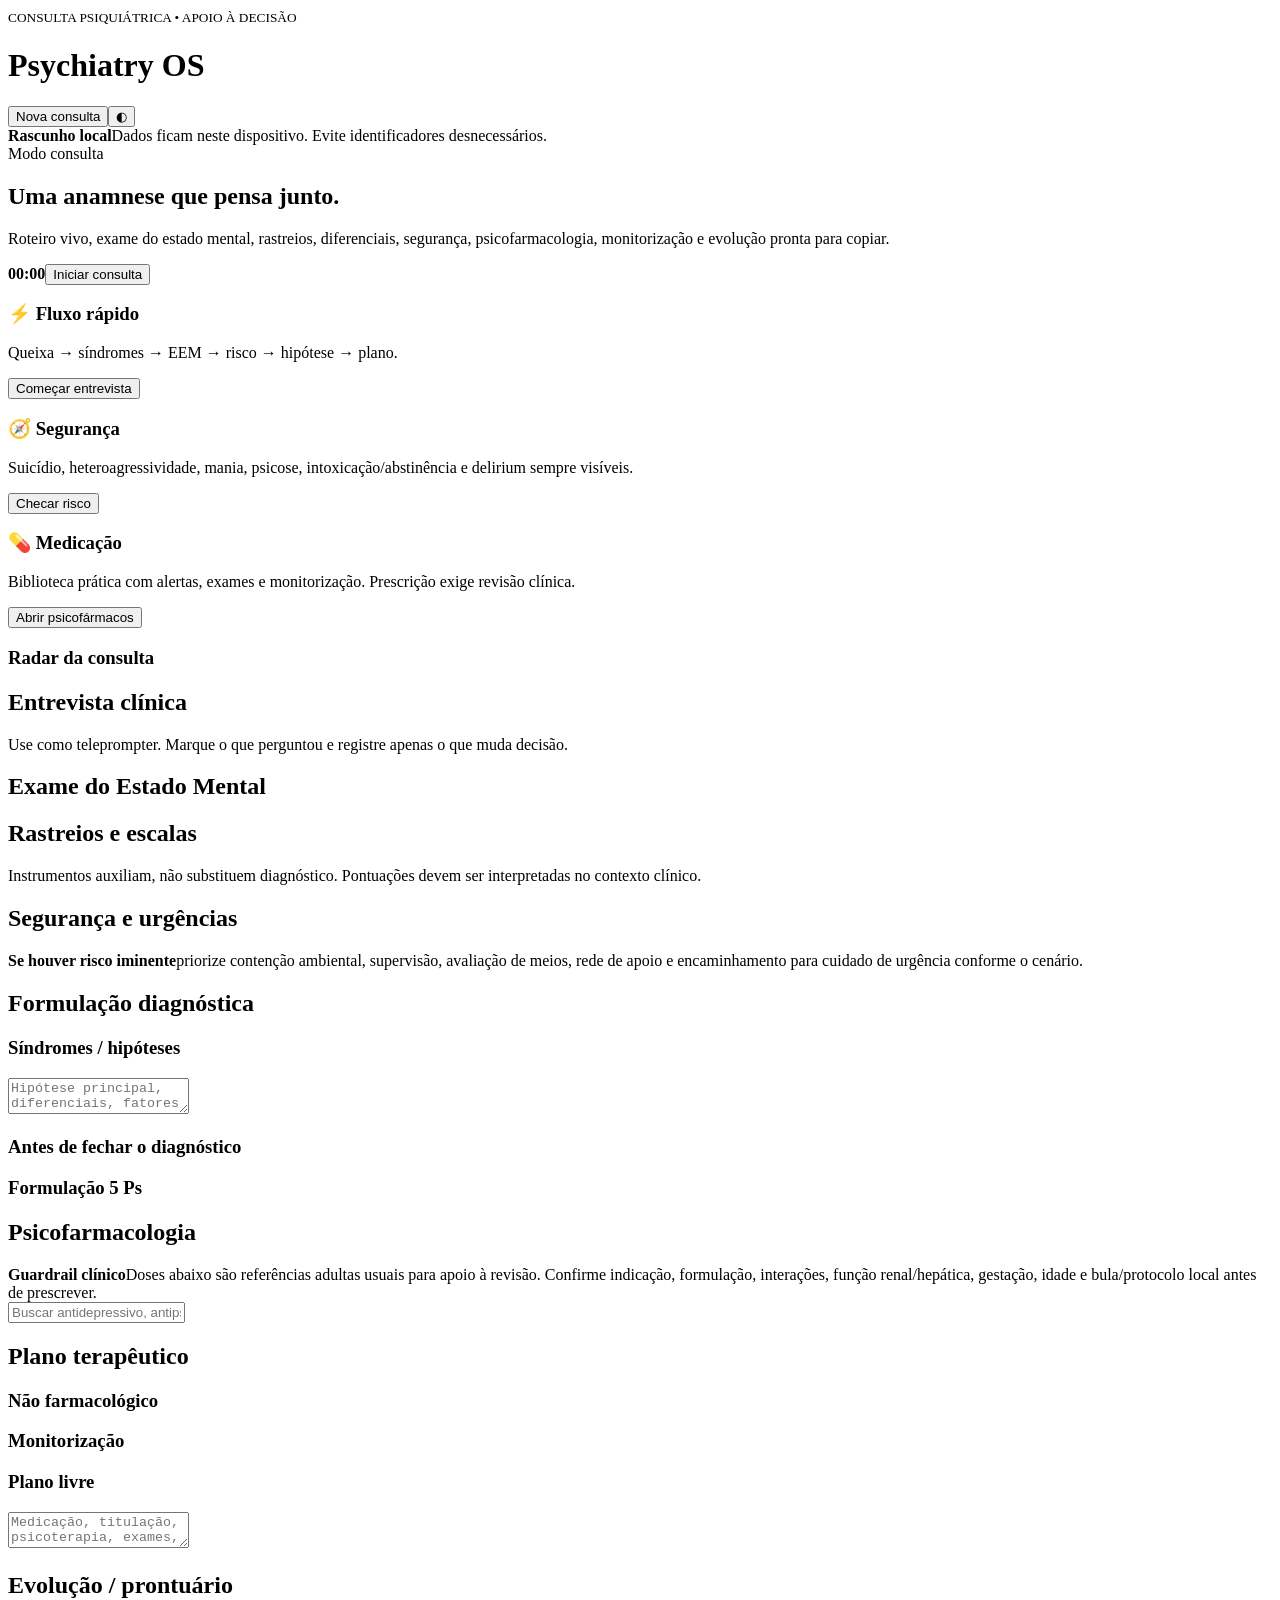
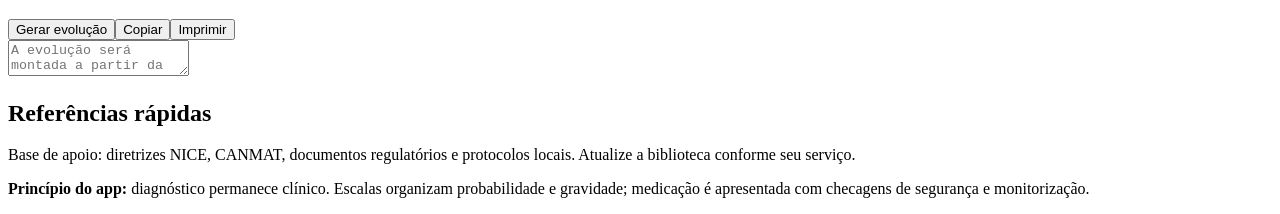
==== psiquiatria/index.html @ 43e842c3 "Add Psychiatry OS consultation app" ====
<!doctype html><html lang="pt-BR"><head><meta charset="utf-8"><meta name="viewport" content="width=device-width,initial-scale=1"><meta name="theme-color" content="#07131d"><title>Psychiatry OS</title><link rel="stylesheet" href="styles.css"></head><body>
<header><div><small>CONSULTA PSIQUIÁTRICA • APOIO À DECISÃO</small><h1>Psychiatry OS</h1></div><div class="top"><button id="new">Nova consulta</button><button id="theme">◐</button></div></header>
<div class="shell"><aside><nav id="nav"></nav><div class="asidefoot"><b>Rascunho local</b><span>Dados ficam neste dispositivo. Evite identificadores desnecessários.</span></div></aside>
<main><section id="inicio" class="page active"><div class="hero"><div><span class="pill">Modo consulta</span><h2>Uma anamnese que pensa junto.</h2><p>Roteiro vivo, exame do estado mental, rastreios, diferenciais, segurança, psicofarmacologia, monitorização e evolução pronta para copiar.</p></div><div class="timer"><b id="clock">00:00</b><button id="timerBtn">Iniciar consulta</button></div></div>
<div class="grid3"><article><h3>⚡ Fluxo rápido</h3><p>Queixa → síndromes → EEM → risco → hipótese → plano.</p><button data-go="entrevista">Começar entrevista</button></article><article><h3>🧭 Segurança</h3><p>Suicídio, heteroagressividade, mania, psicose, intoxicação/abstinência e delirium sempre visíveis.</p><button data-go="seguranca">Checar risco</button></article><article><h3>💊 Medicação</h3><p>Biblioteca prática com alertas, exames e monitorização. Prescrição exige revisão clínica.</p><button data-go="farmaco">Abrir psicofármacos</button></article></div>
<div class="card"><h3>Radar da consulta</h3><div id="radar" class="checks"></div></div></section>
<section id="entrevista" class="page"><h2>Entrevista clínica</h2><p class="lead">Use como teleprompter. Marque o que perguntou e registre apenas o que muda decisão.</p><div id="interview"></div></section>
<section id="eem" class="page"><h2>Exame do Estado Mental</h2><div id="mse" class="formgrid"></div></section>
<section id="escalas" class="page"><h2>Rastreios e escalas</h2><p class="lead">Instrumentos auxiliam, não substituem diagnóstico. Pontuações devem ser interpretadas no contexto clínico.</p><div id="scales" class="grid2"></div></section>
<section id="seguranca" class="page"><h2>Segurança e urgências</h2><div class="danger"><b>Se houver risco iminente</b><span>priorize contenção ambiental, supervisão, avaliação de meios, rede de apoio e encaminhamento para cuidado de urgência conforme o cenário.</span></div><div id="risk"></div></section>
<section id="diagnostico" class="page"><h2>Formulação diagnóstica</h2><div class="grid2"><div class="card"><h3>Síndromes / hipóteses</h3><div id="dxchips" class="chips"></div><textarea id="dxnotes" placeholder="Hipótese principal, diferenciais, fatores precipitantes/perpetuadores/protetores..."></textarea></div><div class="card"><h3>Antes de fechar o diagnóstico</h3><div id="ruleouts" class="checks"></div></div></div><div class="card"><h3>Formulação 5 Ps</h3><div class="formgrid" id="fivep"></div></div></section>
<section id="farmaco" class="page"><h2>Psicofarmacologia</h2><div class="notice"><b>Guardrail clínico</b><span>Doses abaixo são referências adultas usuais para apoio à revisão. Confirme indicação, formulação, interações, função renal/hepática, gestação, idade e bula/protocolo local antes de prescrever.</span></div><input id="drugSearch" class="search" placeholder="Buscar antidepressivo, antipsicótico, estabilizador..."><div id="drugs" class="druggrid"></div></section>
<section id="plano" class="page"><h2>Plano terapêutico</h2><div class="grid2"><div class="card"><h3>Não farmacológico</h3><div id="nonpharm" class="checks"></div></div><div class="card"><h3>Monitorização</h3><div id="monitor" class="checks"></div></div></div><div class="card"><h3>Plano livre</h3><textarea id="plantext" placeholder="Medicação, titulação, psicoterapia, exames, orientações, retorno, sinais de alarme..."></textarea></div></section>
<section id="evolucao" class="page"><h2>Evolução / prontuário</h2><div class="card"><div class="actions"><button id="generate">Gerar evolução</button><button id="copy">Copiar</button><button id="print">Imprimir</button></div><textarea id="output" class="output" placeholder="A evolução será montada a partir da consulta..."></textarea></div></section>
<section id="referencias" class="page"><h2>Referências rápidas</h2><div class="card"><p>Base de apoio: diretrizes NICE, CANMAT, documentos regulatórios e protocolos locais. Atualize a biblioteca conforme seu serviço.</p><p><b>Princípio do app:</b> diagnóstico permanece clínico. Escalas organizam probabilidade e gravidade; medicação é apresentada com checagens de segurança e monitorização.</p></div></section>
</main></div><script src="app.js"></script></body></html>
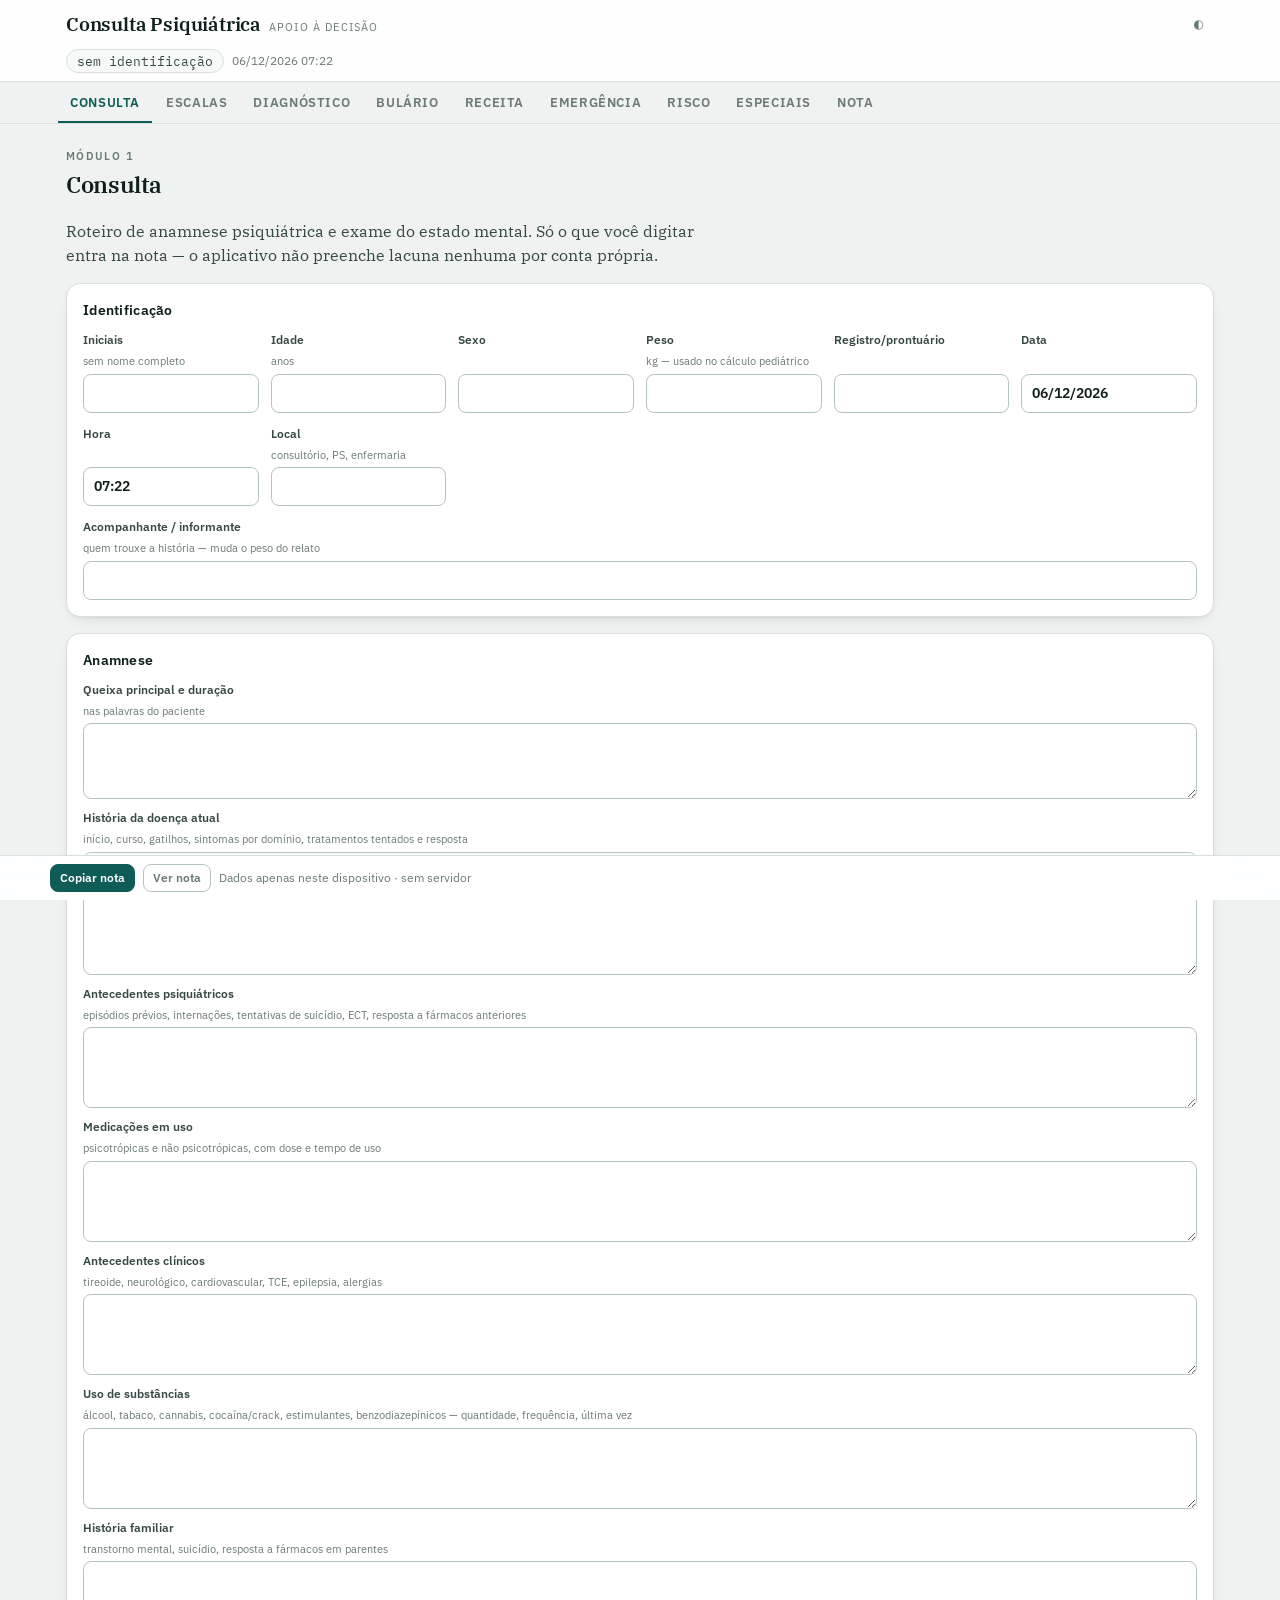
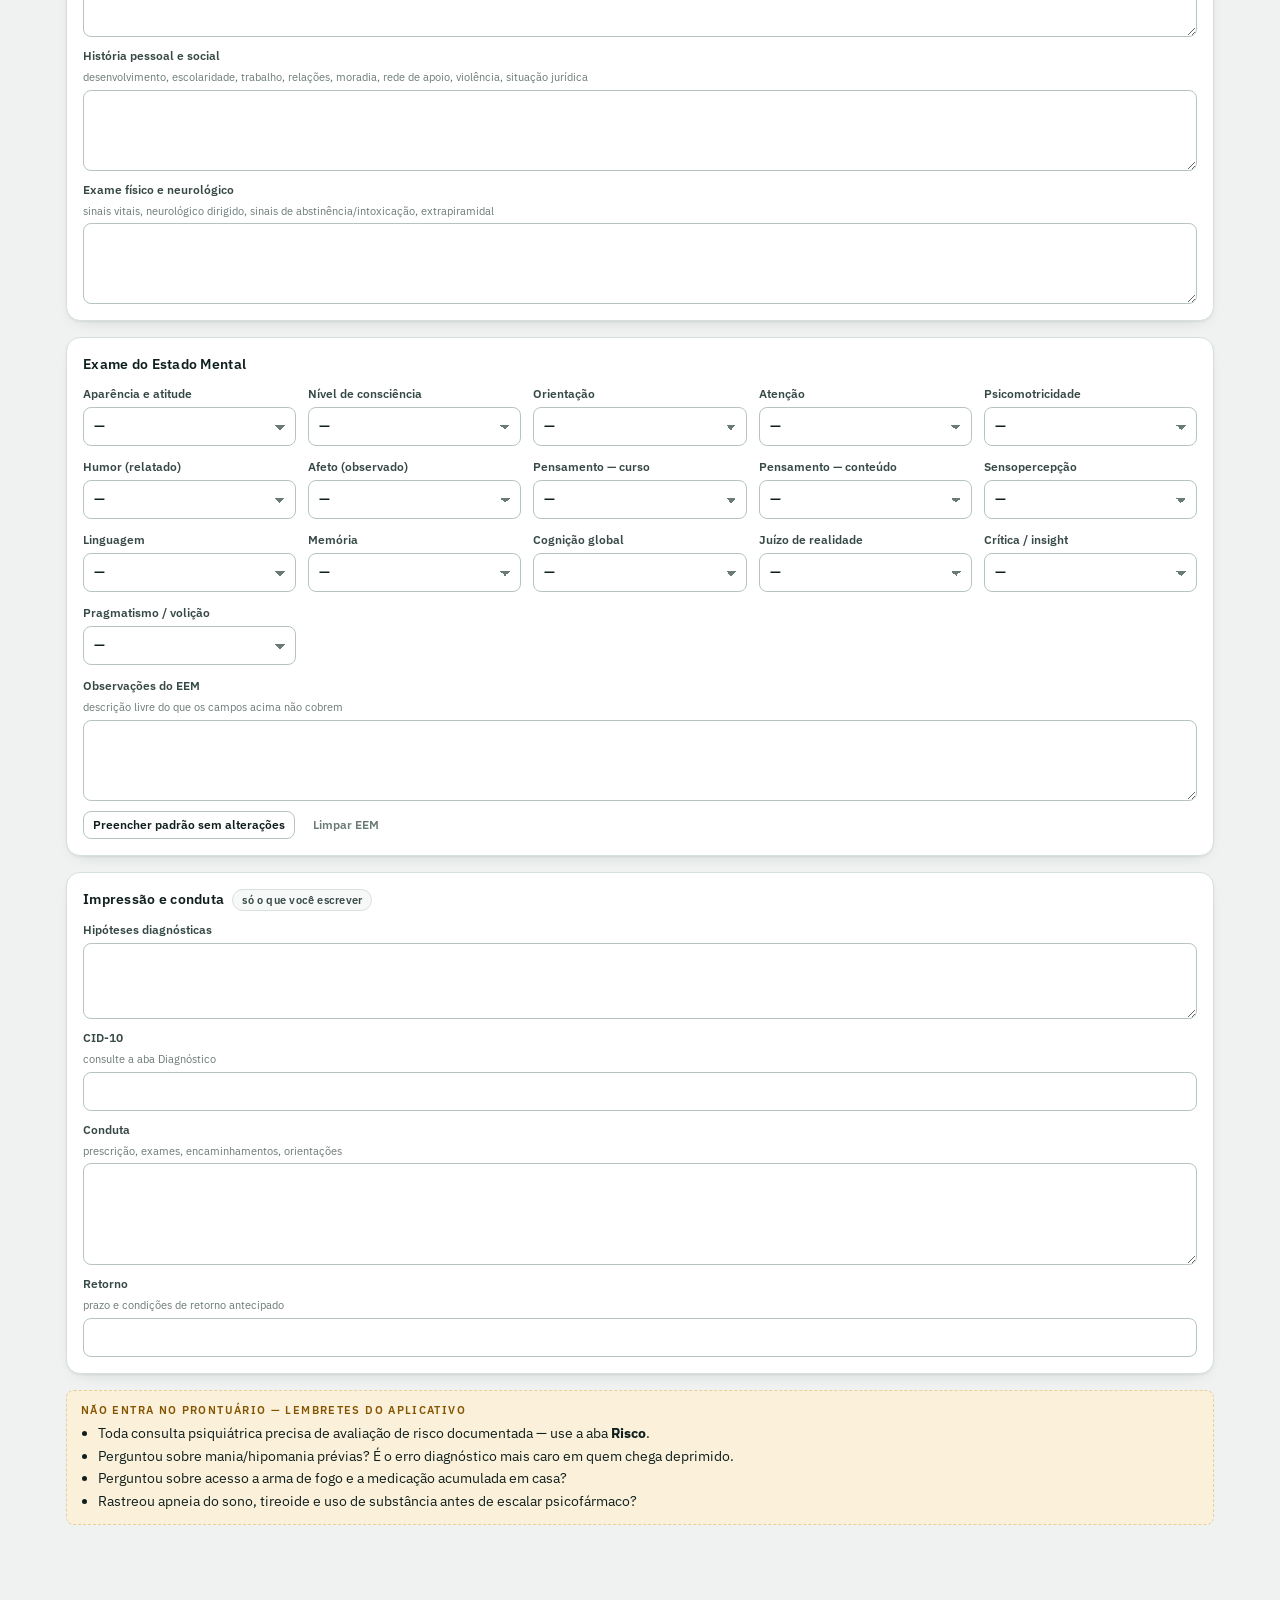
==== commit 56fda91e: "Adiciona aplicativo de consulta psiquiátrica Página única, sem build, que roda offline e mantém todo" ====
--- a/psiquiatria/index.html
+++ b/psiquiatria/index.html
@@ -1,16 +1,19 @@
-<!doctype html><html lang="pt-BR"><head><meta charset="utf-8"><meta name="viewport" content="width=device-width,initial-scale=1"><meta name="theme-color" content="#07131d"><title>Psychiatry OS</title><link rel="stylesheet" href="styles.css"></head><body>
-<header><div><small>CONSULTA PSIQUIÁTRICA • APOIO À DECISÃO</small><h1>Psychiatry OS</h1></div><div class="top"><button id="new">Nova consulta</button><button id="theme">◐</button></div></header>
-<div class="shell"><aside><nav id="nav"></nav><div class="asidefoot"><b>Rascunho local</b><span>Dados ficam neste dispositivo. Evite identificadores desnecessários.</span></div></aside>
-<main><section id="inicio" class="page active"><div class="hero"><div><span class="pill">Modo consulta</span><h2>Uma anamnese que pensa junto.</h2><p>Roteiro vivo, exame do estado mental, rastreios, diferenciais, segurança, psicofarmacologia, monitorização e evolução pronta para copiar.</p></div><div class="timer"><b id="clock">00:00</b><button id="timerBtn">Iniciar consulta</button></div></div>
-<div class="grid3"><article><h3>⚡ Fluxo rápido</h3><p>Queixa → síndromes → EEM → risco → hipótese → plano.</p><button data-go="entrevista">Começar entrevista</button></article><article><h3>🧭 Segurança</h3><p>Suicídio, heteroagressividade, mania, psicose, intoxicação/abstinência e delirium sempre visíveis.</p><button data-go="seguranca">Checar risco</button></article><article><h3>💊 Medicação</h3><p>Biblioteca prática com alertas, exames e monitorização. Prescrição exige revisão clínica.</p><button data-go="farmaco">Abrir psicofármacos</button></article></div>
-<div class="card"><h3>Radar da consulta</h3><div id="radar" class="checks"></div></div></section>
-<section id="entrevista" class="page"><h2>Entrevista clínica</h2><p class="lead">Use como teleprompter. Marque o que perguntou e registre apenas o que muda decisão.</p><div id="interview"></div></section>
-<section id="eem" class="page"><h2>Exame do Estado Mental</h2><div id="mse" class="formgrid"></div></section>
-<section id="escalas" class="page"><h2>Rastreios e escalas</h2><p class="lead">Instrumentos auxiliam, não substituem diagnóstico. Pontuações devem ser interpretadas no contexto clínico.</p><div id="scales" class="grid2"></div></section>
-<section id="seguranca" class="page"><h2>Segurança e urgências</h2><div class="danger"><b>Se houver risco iminente</b><span>priorize contenção ambiental, supervisão, avaliação de meios, rede de apoio e encaminhamento para cuidado de urgência conforme o cenário.</span></div><div id="risk"></div></section>
-<section id="diagnostico" class="page"><h2>Formulação diagnóstica</h2><div class="grid2"><div class="card"><h3>Síndromes / hipóteses</h3><div id="dxchips" class="chips"></div><textarea id="dxnotes" placeholder="Hipótese principal, diferenciais, fatores precipitantes/perpetuadores/protetores..."></textarea></div><div class="card"><h3>Antes de fechar o diagnóstico</h3><div id="ruleouts" class="checks"></div></div></div><div class="card"><h3>Formulação 5 Ps</h3><div class="formgrid" id="fivep"></div></div></section>
-<section id="farmaco" class="page"><h2>Psicofarmacologia</h2><div class="notice"><b>Guardrail clínico</b><span>Doses abaixo são referências adultas usuais para apoio à revisão. Confirme indicação, formulação, interações, função renal/hepática, gestação, idade e bula/protocolo local antes de prescrever.</span></div><input id="drugSearch" class="search" placeholder="Buscar antidepressivo, antipsicótico, estabilizador..."><div id="drugs" class="druggrid"></div></section>
-<section id="plano" class="page"><h2>Plano terapêutico</h2><div class="grid2"><div class="card"><h3>Não farmacológico</h3><div id="nonpharm" class="checks"></div></div><div class="card"><h3>Monitorização</h3><div id="monitor" class="checks"></div></div></div><div class="card"><h3>Plano livre</h3><textarea id="plantext" placeholder="Medicação, titulação, psicoterapia, exames, orientações, retorno, sinais de alarme..."></textarea></div></section>
-<section id="evolucao" class="page"><h2>Evolução / prontuário</h2><div class="card"><div class="actions"><button id="generate">Gerar evolução</button><button id="copy">Copiar</button><button id="print">Imprimir</button></div><textarea id="output" class="output" placeholder="A evolução será montada a partir da consulta..."></textarea></div></section>
-<section id="referencias" class="page"><h2>Referências rápidas</h2><div class="card"><p>Base de apoio: diretrizes NICE, CANMAT, documentos regulatórios e protocolos locais. Atualize a biblioteca conforme seu serviço.</p><p><b>Princípio do app:</b> diagnóstico permanece clínico. Escalas organizam probabilidade e gravidade; medicação é apresentada com checagens de segurança e monitorização.</p></div></section>
-</main></div><script src="app.js"></script></body></html>+<!doctype html>
+<html lang="pt-BR">
+<head>
+<meta charset="utf-8">
+<meta name="viewport" content="width=device-width, initial-scale=1, viewport-fit=cover">
+<title>Consulta Psiquiátrica</title>
+<meta name="description" content="Estação de trabalho para a consulta psiquiátrica: anamnese, exame do estado mental, escalas com pontuação automática, critérios diagnósticos, bulário, receituário e protocolos de emergência.">
+<link rel="stylesheet" href="https://fonts.googleapis.com/css2?family=IBM+Plex+Sans:wght@400;500;600;700&family=IBM+Plex+Serif:wght@500;600&family=IBM+Plex+Mono:wght@400;500;600&display=swap">
+<link rel="stylesheet" href="app.css">
+</head>
+<body>
+<div id="app"></div>
+<script src="data/farmacos.js"></script>
+<script src="data/escalas.js"></script>
+<script src="data/criterios.js"></script>
+<script src="data/protocolos.js"></script>
+<script src="app.js"></script>
+</body>
+</html>
--- a/psiquiatria/app.css
+++ b/psiquiatria/app.css
@@ -0,0 +1,361 @@
+/* ============================================================
+   Psiquiatria de Consultório — folha de estilo
+   Tokens: petróleo clínico + códigos de receituário (Port. 344/98)
+   ============================================================ */
+
+:root{
+  /* neutros com viés esverdeado (escolhidos, não herdados) */
+  --bg:#EFF2F1;
+  --surface:#FFFFFF;
+  --surface-2:#F6F9F8;
+  --surface-3:#EAEFEE;
+  --ink:#0F1F1D;
+  --ink-2:#374946;
+  --muted:#6A7A77;
+  --line:#D7E0DE;
+  --line-strong:#B6C4C1;
+
+  --accent:#0F5C57;
+  --accent-2:#13766F;
+  --accent-soft:#DFEDEB;
+  --on-accent:#FFFFFF;
+
+  --crit:#9E2018;  --crit-soft:#FBE8E6;  --crit-line:#E9B9B4;
+  --warn:#845400;  --warn-soft:#FBF0DA;  --warn-line:#E5CF9F;
+  --ok:#17604A;    --ok-soft:#E1F0EA;    --ok-line:#AFD5C6;
+  --info:#1C4C77;  --info-soft:#E5EDF5;  --info-line:#B3C9DE;
+
+  /* cores oficiais dos receituários brasileiros */
+  --rec-branca:#5F6E6B;
+  --rec-azul:#2C5FA5;
+  --rec-amarela:#9A6B00;
+
+  --shadow:0 1px 2px rgba(15,31,29,.06), 0 6px 18px -12px rgba(15,31,29,.30);
+  --shadow-lift:0 2px 6px rgba(15,31,29,.09), 0 18px 40px -22px rgba(15,31,29,.45);
+
+  --r-sm:4px; --r-md:8px; --r-lg:14px;
+
+  --font-display:'IBM Plex Serif', Georgia, 'Times New Roman', serif;
+  --font-ui:'IBM Plex Sans', system-ui, -apple-system, 'Segoe UI', Roboto, sans-serif;
+  --font-mono:'IBM Plex Mono', ui-monospace, 'SF Mono', Menlo, monospace;
+}
+
+@media (prefers-color-scheme: dark){
+  :root:not([data-theme="light"]){
+    --bg:#0D1514;
+    --surface:#141F1D;
+    --surface-2:#182523;
+    --surface-3:#1E2C2A;
+    --ink:#E6EFED;
+    --ink-2:#BCCBC8;
+    --muted:#8CA09C;
+    --line:#263634;
+    --line-strong:#3A4E4B;
+
+    --accent:#48B7A9;
+    --accent-2:#63CCBE;
+    --accent-soft:#16302E;
+    --on-accent:#06201D;
+
+    --crit:#F0938A;  --crit-soft:#341B18;  --crit-line:#5C2B25;
+    --warn-line:#54401C;
+    --ok:#6FCCA8;    --ok-soft:#142C24;    --ok-line:#2A4C3E;
+    --info:#82B5E2;  --info-soft:#152634;  --info-line:#27455F;
+
+    --rec-branca:#A6B5B2;
+    --rec-azul:#7FA8DF;
+    --rec-amarela:#D9AE4E;
+
+    --shadow:0 1px 2px rgba(0,0,0,.4), 0 6px 18px -12px rgba(0,0,0,.7);
+    --shadow-lift:0 2px 6px rgba(0,0,0,.5), 0 18px 40px -22px rgba(0,0,0,.8);
+  }
+}
+:root[data-theme="dark"]{
+  --bg:#0D1514; --surface:#141F1D; --surface-2:#182523; --surface-3:#1E2C2A;
+  --ink:#E6EFED; --ink-2:#BCCBC8; --muted:#8CA09C; --line:#263634; --line-strong:#3A4E4B;
+  --accent:#48B7A9; --accent-2:#63CCBE; --accent-soft:#16302E; --on-accent:#06201D;
+  --crit:#F0938A; --crit-soft:#341B18; --crit-line:#5C2B25;
+  --warn:#E5B95F; --warn-soft:#2E2412; --warn-line:#54401C;
+  --ok:#6FCCA8; --ok-soft:#142C24; --ok-line:#2A4C3E;
+  --info:#82B5E2; --info-soft:#152634; --info-line:#27455F;
+  --rec-branca:#A6B5B2; --rec-azul:#7FA8DF; --rec-amarela:#D9AE4E;
+  --shadow:0 1px 2px rgba(0,0,0,.4), 0 6px 18px -12px rgba(0,0,0,.7);
+  --shadow-lift:0 2px 6px rgba(0,0,0,.5), 0 18px 40px -22px rgba(0,0,0,.8);
+}
+
+*,*::before,*::after{box-sizing:border-box}
+
+html,body{height:100%}
+body{
+  margin:0;
+  background:var(--bg);
+  color:var(--ink);
+  font-family:var(--font-ui);
+  font-size:15px;
+  line-height:1.5;
+  -webkit-text-size-adjust:100%;
+}
+h1,h2,h3,h4{margin:0;text-wrap:balance;font-weight:600}
+p{margin:0}
+button{font:inherit;color:inherit}
+a{color:var(--accent);text-underline-offset:2px}
+:focus-visible{outline:2px solid var(--accent);outline-offset:2px;border-radius:2px}
+@media (prefers-reduced-motion: reduce){
+  *{animation-duration:.001ms !important;transition-duration:.001ms !important}
+}
+
+/* ---------- topo ---------- */
+.topbar{
+  position:sticky; top:env(safe-area-inset-top, 0px); z-index:40;
+  background:color-mix(in srgb, var(--surface) 92%, transparent);
+  backdrop-filter:saturate(1.4) blur(8px);
+  border-bottom:1px solid var(--line);
+}
+.topbar-inner{
+  max-width:1180px;margin:0 auto;padding:10px 16px;
+  display:flex;align-items:center;gap:14px;flex-wrap:wrap;
+}
+.wordmark{display:flex;align-items:baseline;gap:8px;min-width:0}
+.wordmark b{
+  font-family:var(--font-display);font-weight:600;font-size:19px;letter-spacing:-.01em;
+  white-space:nowrap;
+}
+.wordmark span{
+  font-size:10.5px;text-transform:uppercase;letter-spacing:.11em;color:var(--muted);
+  white-space:nowrap;
+}
+.top-actions{margin-left:auto;display:flex;gap:8px;align-items:center}
+
+.pt-strip{
+  max-width:1180px;margin:0 auto;padding:0 16px 8px;
+  display:flex;gap:8px;align-items:center;flex-wrap:wrap;
+  font-size:12.5px;color:var(--ink-2);
+}
+.pt-strip .chip-id{
+  font-family:var(--font-mono);background:var(--surface-2);border:1px solid var(--line);
+  border-radius:999px;padding:2px 10px;
+}
+
+/* ---------- navegação ---------- */
+.nav{
+  position:sticky;top:calc(env(safe-area-inset-top, 0px) + 53px);z-index:30;
+  background:var(--bg);border-bottom:1px solid var(--line);
+}
+.nav-inner{
+  max-width:1180px;margin:0 auto;padding:0 8px;
+  display:flex;gap:2px;overflow-x:auto;scrollbar-width:none;
+}
+.nav-inner::-webkit-scrollbar{display:none}
+.nav button{
+  flex:0 0 auto;background:none;border:0;cursor:pointer;
+  padding:11px 12px 9px;border-bottom:2px solid transparent;
+  font-size:12.5px;font-weight:600;letter-spacing:.05em;text-transform:uppercase;
+  color:var(--muted);white-space:nowrap;
+}
+.nav button:hover{color:var(--ink)}
+.nav button[aria-current="true"]{color:var(--accent);border-bottom-color:var(--accent)}
+
+/* ---------- layout ---------- */
+.wrap{max-width:1180px;margin:0 auto;padding:20px 16px 90px}
+.view{display:grid;gap:16px}
+.lede{
+  font-family:var(--font-display);font-size:15.5px;line-height:1.55;color:var(--ink-2);
+  max-width:66ch;
+}
+.section-head{display:flex;align-items:flex-end;gap:12px;flex-wrap:wrap;margin-bottom:2px}
+.section-head h2{font-family:var(--font-display);font-size:23px;letter-spacing:-.015em}
+.eyebrow{
+  font-size:10.5px;text-transform:uppercase;letter-spacing:.13em;color:var(--muted);
+  font-weight:600;
+}
+
+.card{
+  background:var(--surface);border:1px solid var(--line);border-radius:var(--r-lg);
+  padding:16px;box-shadow:var(--shadow);
+}
+.card > h3{
+  font-size:14px;letter-spacing:.02em;margin-bottom:10px;
+  display:flex;align-items:center;gap:8px;flex-wrap:wrap;
+}
+.card.flat{box-shadow:none;background:var(--surface-2)}
+.grid{display:grid;gap:12px}
+.g2{grid-template-columns:repeat(auto-fit,minmax(260px,1fr))}
+.g3{grid-template-columns:repeat(auto-fit,minmax(210px,1fr))}
+.g4{grid-template-columns:repeat(auto-fit,minmax(165px,1fr))}
+.row{display:flex;gap:8px;flex-wrap:wrap;align-items:center}
+
+/* ---------- formulários ---------- */
+label.f{display:flex;flex-direction:column;gap:4px;font-size:12px;font-weight:600;color:var(--ink-2)}
+label.f > input, label.f > select, label.f > textarea{margin-top:auto}
+label.f .hint{font-weight:400;color:var(--muted);font-size:11px}
+input[type=text],input[type=number],input[type=date],select,textarea{
+  width:100%;padding:8px 10px;border:1px solid var(--line-strong);border-radius:var(--r-md);
+  background:var(--surface);color:var(--ink);font:inherit;font-size:14px;
+}
+textarea{min-height:76px;resize:vertical;line-height:1.5}
+input:disabled,select:disabled{opacity:.5}
+select{appearance:none;background-image:linear-gradient(45deg,transparent 50%,var(--muted) 50%),linear-gradient(135deg,var(--muted) 50%,transparent 50%);background-position:calc(100% - 15px) 17px,calc(100% - 10px) 17px;background-size:5px 5px;background-repeat:no-repeat;padding-right:30px}
+.mono{font-family:var(--font-mono);font-variant-numeric:tabular-nums}
+
+.btn{
+  display:inline-flex;align-items:center;gap:6px;cursor:pointer;
+  border:1px solid var(--line-strong);background:var(--surface);border-radius:var(--r-md);
+  padding:7px 13px;font-size:13px;font-weight:600;
+}
+.btn:hover{background:var(--surface-3)}
+.btn.primary{background:var(--accent);border-color:var(--accent);color:var(--on-accent)}
+.btn.primary:hover{background:var(--accent-2);border-color:var(--accent-2)}
+.btn.danger{color:var(--crit);border-color:var(--crit-line)}
+.btn.sm{padding:4px 9px;font-size:12px}
+.btn.ghost{border-color:transparent;background:transparent;color:var(--muted)}
+.btn.ghost:hover{background:var(--surface-3);color:var(--ink)}
+
+.toggle{display:inline-flex;border:1px solid var(--line-strong);border-radius:var(--r-md);overflow:hidden}
+.toggle button{background:var(--surface);border:0;padding:6px 11px;font-size:12px;font-weight:600;cursor:pointer;color:var(--muted)}
+.toggle button[aria-pressed="true"]{background:var(--accent-soft);color:var(--accent)}
+
+/* ---------- selos ---------- */
+.tag{
+  display:inline-flex;align-items:center;gap:5px;border-radius:999px;
+  padding:2px 9px;font-size:11px;font-weight:600;letter-spacing:.02em;
+  border:1px solid var(--line);background:var(--surface-2);color:var(--ink-2);white-space:nowrap;
+}
+.tag.crit{background:var(--crit-soft);border-color:var(--crit-line);color:var(--crit)}
+.tag.warn{background:var(--warn-soft);border-color:var(--warn-line);color:var(--warn)}
+.tag.ok{background:var(--ok-soft);border-color:var(--ok-line);color:var(--ok)}
+.tag.info{background:var(--info-soft);border-color:var(--info-line);color:var(--info)}
+.tag.accent{background:var(--accent-soft);border-color:transparent;color:var(--accent)}
+
+/* selo de receituário: a tarja é a cor do bloco real */
+.rx{display:inline-flex;align-items:center;gap:6px;font-size:11px;font-weight:600;color:var(--ink-2);white-space:nowrap}
+.rx::before{content:"";width:12px;height:12px;border-radius:2px;border:1px solid var(--line-strong)}
+.rx.branca::before{background:var(--surface);border-color:var(--rec-branca)}
+.rx.azul::before{background:var(--rec-azul);border-color:var(--rec-azul)}
+.rx.amarela::before{background:var(--rec-amarela);border-color:var(--rec-amarela)}
+.rx.comum::before{background:repeating-linear-gradient(45deg,var(--surface-3) 0 3px,var(--surface) 3px 6px)}
+
+/* ---------- avisos ---------- */
+.note{border-left:3px solid var(--line-strong);padding:9px 12px;border-radius:0 var(--r-md) var(--r-md) 0;background:var(--surface-2);font-size:13px;line-height:1.5}
+.note.crit{border-color:var(--crit);background:var(--crit-soft);color:var(--crit)}
+.note.warn{border-color:var(--warn);background:var(--warn-soft);color:var(--warn)}
+.note.ok{border-color:var(--ok);background:var(--ok-soft);color:var(--ok)}
+.note.info{border-color:var(--info);background:var(--info-soft);color:var(--info)}
+.note b{font-weight:700}
+
+/* bloco que nunca entra no prontuário — regra do Dr. Roberth */
+.fora-prontuario{
+  border:1px dashed var(--warn-line);background:var(--warn-soft);
+  border-radius:var(--r-md);padding:12px 14px;
+}
+.fora-prontuario > .eyebrow{color:var(--warn);margin-bottom:6px;display:block}
+
+.pendente{
+  font-family:var(--font-mono);font-size:11.5px;color:var(--warn);
+  background:var(--warn-soft);border:1px solid var(--warn-line);border-radius:var(--r-sm);
+  padding:0 5px;
+}
+
+/* ---------- escalas ---------- */
+.escala-item{
+  display:grid;gap:8px;padding:11px 0;border-top:1px solid var(--line);
+  grid-template-columns:26px 1fr;align-items:start;
+}
+.escala-item:first-of-type{border-top:0}
+.escala-item .num{font-family:var(--font-mono);font-size:11.5px;color:var(--muted);padding-top:3px}
+.escala-item .txt{font-size:13.5px;line-height:1.45}
+.opts{display:flex;gap:6px;flex-wrap:wrap;margin-top:7px;grid-column:2}
+.opt{
+  display:inline-flex;align-items:center;gap:6px;cursor:pointer;
+  border:1px solid var(--line-strong);border-radius:999px;padding:3px 10px;
+  font-size:12px;background:var(--surface);
+}
+.opt input{margin:0;accent-color:var(--accent)}
+.opt:has(input:checked){background:var(--accent-soft);border-color:var(--accent);color:var(--accent);font-weight:600}
+.opt span .v{font-family:var(--font-mono);opacity:.6;font-size:11px}
+
+.score-board{
+  position:sticky;bottom:0;z-index:5;
+  display:flex;gap:14px;align-items:center;flex-wrap:wrap;
+  background:var(--surface-3);border:1px solid var(--line);border-radius:var(--r-md);
+  padding:10px 14px;margin-top:12px;
+}
+.score-num{font-family:var(--font-mono);font-size:26px;font-weight:600;line-height:1;letter-spacing:-.02em}
+.score-den{font-family:var(--font-mono);font-size:13px;color:var(--muted)}
+.meter{flex:1 1 140px;min-width:110px;height:7px;border-radius:99px;background:var(--surface);border:1px solid var(--line);overflow:hidden}
+.meter i{display:block;height:100%;background:var(--accent);transition:width .18s}
+.meter i.crit{background:var(--crit)} .meter i.warn{background:var(--warn)} .meter i.ok{background:var(--ok)}
+
+/* ---------- listas / tabelas ---------- */
+.kv{display:grid;grid-template-columns:auto 1fr;gap:4px 12px;font-size:13px;align-items:baseline}
+.kv dt{font-size:10.5px;text-transform:uppercase;letter-spacing:.09em;color:var(--muted);font-weight:600;padding-top:2px}
+.kv dd{margin:0}
+.tbl-wrap{overflow-x:auto;border:1px solid var(--line);border-radius:var(--r-md)}
+table{border-collapse:collapse;width:100%;font-size:13px;min-width:520px}
+th,td{text-align:left;padding:8px 11px;border-bottom:1px solid var(--line);vertical-align:top}
+th{font-size:10.5px;text-transform:uppercase;letter-spacing:.09em;color:var(--muted);background:var(--surface-2);position:sticky;top:0}
+tbody tr:last-child td{border-bottom:0}
+td.mono{font-variant-numeric:tabular-nums}
+
+ul.tight{margin:0;padding-left:17px;display:grid;gap:3px;font-size:13.5px;line-height:1.45}
+ol.tight{margin:0;padding-left:19px;display:grid;gap:4px;font-size:13.5px;line-height:1.45}
+
+/* ---------- acordeão ---------- */
+details.acc{border:1px solid var(--line);border-radius:var(--r-md);background:var(--surface);overflow:hidden}
+details.acc + details.acc{margin-top:8px}
+details.acc > summary{
+  cursor:pointer;padding:11px 14px;font-weight:600;font-size:14px;list-style:none;
+  display:flex;align-items:center;gap:9px;flex-wrap:wrap;
+}
+details.acc > summary::-webkit-details-marker{display:none}
+details.acc > summary::before{content:"+";font-family:var(--font-mono);color:var(--accent);font-weight:700}
+.acc-title{display:flex;flex-direction:column;gap:0;min-width:0;flex:1 1 200px}
+.acc-title i{font-style:normal;font-size:12px;font-weight:500;color:var(--muted);line-height:1.35}
+details.acc[open] > summary::before{content:"–"}
+details.acc[open] > summary{border-bottom:1px solid var(--line);background:var(--surface-2)}
+details.acc .acc-body{padding:14px;display:grid;gap:11px}
+
+/* ---------- fármacos ---------- */
+.drug{border:1px solid var(--line);border-radius:var(--r-md);background:var(--surface);overflow:hidden}
+.drug + .drug{margin-top:8px}
+.drug > summary{cursor:pointer;padding:10px 13px;list-style:none;display:grid;gap:3px}
+.drug > summary::-webkit-details-marker{display:none}
+.drug-line{display:flex;align-items:baseline;gap:9px;flex-wrap:wrap}
+.drug-name{font-weight:600;font-size:15px}
+.drug-cls{font-size:11px;text-transform:uppercase;letter-spacing:.08em;color:var(--accent);font-weight:600}
+.drug-dose{font-family:var(--font-mono);font-size:12px;color:var(--ink-2)}
+.drug-body{padding:0 13px 14px;display:grid;gap:10px;border-top:1px solid var(--line);padding-top:12px}
+
+/* ---------- saída de texto ---------- */
+pre.out{
+  font-family:var(--font-mono);font-size:12px;line-height:1.55;white-space:pre-wrap;word-break:break-word;
+  background:var(--surface-2);border:1px solid var(--line);border-radius:var(--r-md);
+  padding:14px;margin:0;max-height:62vh;overflow:auto;
+}
+.stack{display:grid;gap:10px}
+
+/* ---------- rodapé fixo ---------- */
+.dock{
+  position:fixed;left:0;right:0;bottom:0;z-index:45;
+  background:color-mix(in srgb, var(--surface) 94%, transparent);
+  backdrop-filter:blur(8px);border-top:1px solid var(--line);
+  padding:8px 16px calc(8px + env(safe-area-inset-bottom, 0px));
+}
+.dock-inner{max-width:1180px;margin:0 auto;display:flex;gap:8px;align-items:center;flex-wrap:wrap;font-size:12px;color:var(--muted)}
+
+.toast{
+  position:fixed;left:50%;transform:translateX(-50%);
+  bottom:calc(70px + env(safe-area-inset-bottom, 0px));z-index:60;
+  background:var(--ink);color:var(--bg);padding:9px 16px;border-radius:999px;
+  font-size:13px;font-weight:600;box-shadow:var(--shadow-lift);
+}
+
+.empty{color:var(--muted);font-size:13px;font-style:italic}
+
+/* ---------- impressão ---------- */
+@media print{
+  .topbar,.nav,.dock,.no-print{display:none !important}
+  body{background:#fff;color:#000;font-size:11pt}
+  .wrap{padding:0;max-width:none}
+  .card{border:0;box-shadow:none;padding:0}
+  pre.out{border:0;background:#fff;max-height:none;font-size:10.5pt;color:#000}
+}
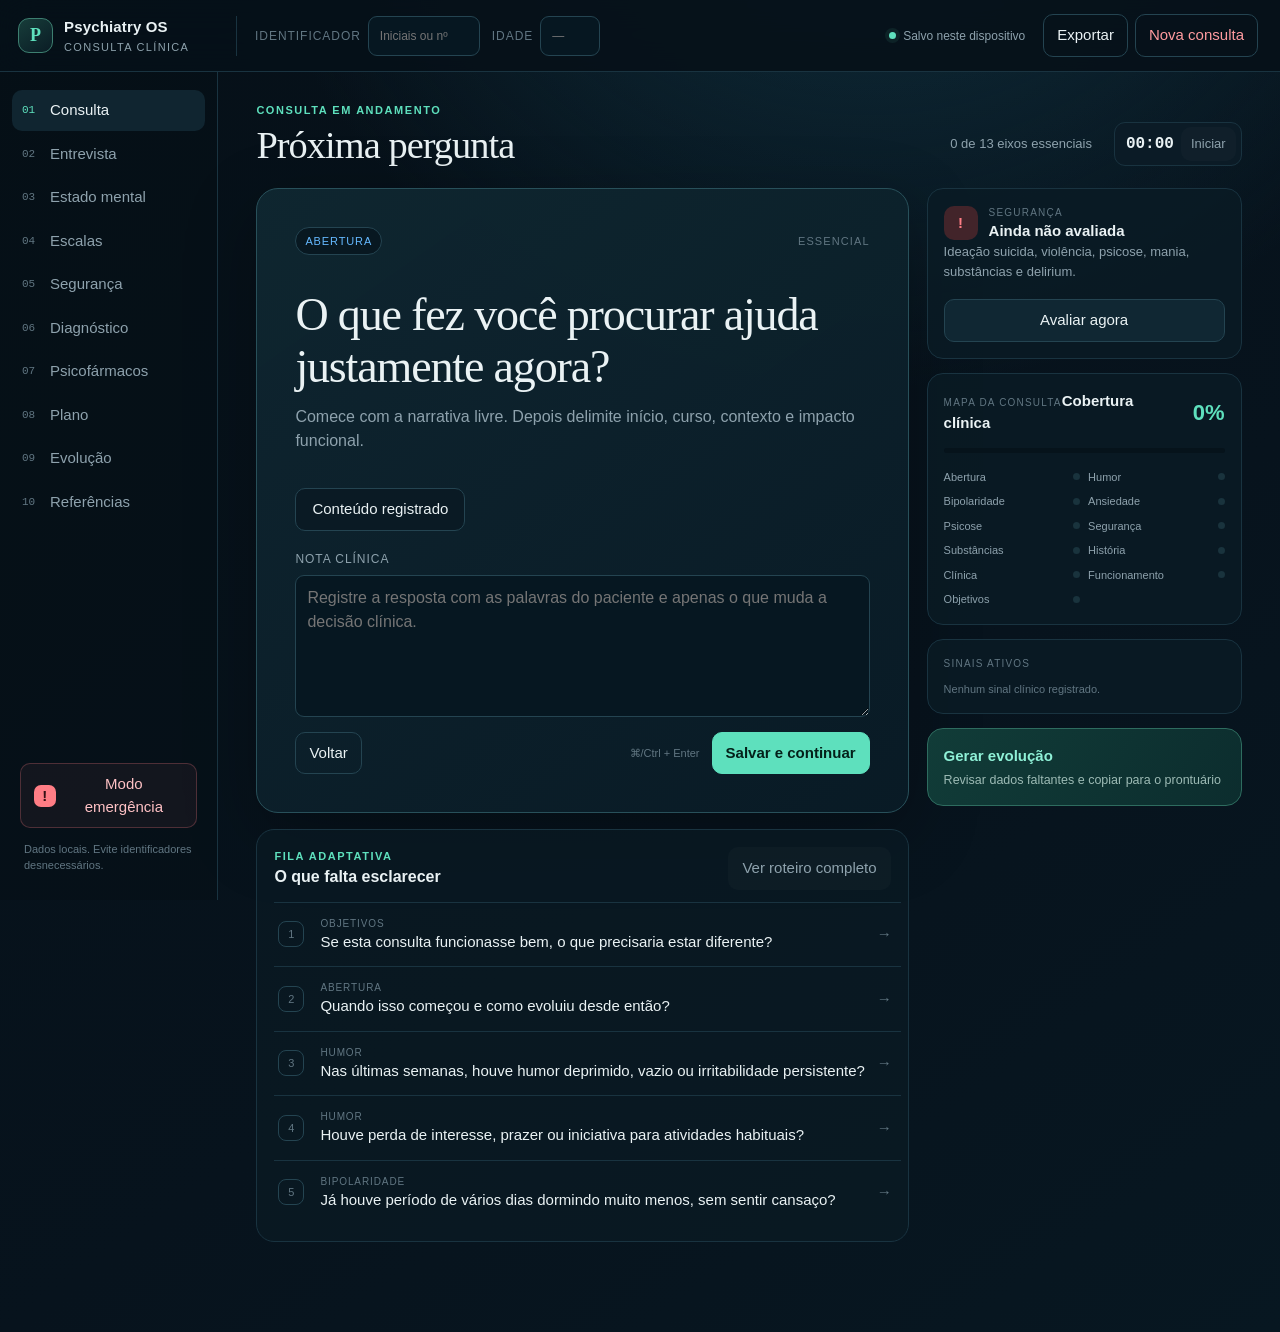
==== commit 65513b80: "Upgrade Psychiatry OS to adaptive clinical cockpit" ====
--- a/psiquiatria/index.html
+++ b/psiquiatria/index.html
@@ -1,19 +1,188 @@
 <!doctype html>
 <html lang="pt-BR">
 <head>
-<meta charset="utf-8">
-<meta name="viewport" content="width=device-width, initial-scale=1, viewport-fit=cover">
-<title>Consulta Psiquiátrica</title>
-<meta name="description" content="Estação de trabalho para a consulta psiquiátrica: anamnese, exame do estado mental, escalas com pontuação automática, critérios diagnósticos, bulário, receituário e protocolos de emergência.">
-<link rel="stylesheet" href="https://fonts.googleapis.com/css2?family=IBM+Plex+Sans:wght@400;500;600;700&family=IBM+Plex+Serif:wght@500;600&family=IBM+Plex+Mono:wght@400;500;600&display=swap">
-<link rel="stylesheet" href="app.css">
+  <meta charset="utf-8">
+  <meta name="viewport" content="width=device-width,initial-scale=1,viewport-fit=cover">
+  <meta name="theme-color" content="#07131d">
+  <meta name="description" content="Cockpit clínico local-first para consulta psiquiátrica estruturada.">
+  <meta name="apple-mobile-web-app-capable" content="yes">
+  <meta name="apple-mobile-web-app-status-bar-style" content="black-translucent">
+  <title>Psychiatry OS — Consulta</title>
+  <link rel="manifest" href="manifest.webmanifest">
+  <link rel="icon" href="favicon.svg" type="image/svg+xml">
+  <link rel="apple-touch-icon" href="icon-192.svg">
+  <link rel="stylesheet" href="styles.css">
 </head>
 <body>
-<div id="app"></div>
-<script src="data/farmacos.js"></script>
-<script src="data/escalas.js"></script>
-<script src="data/criterios.js"></script>
-<script src="data/protocolos.js"></script>
-<script src="app.js"></script>
+  <a class="skip" href="#workspace">Ir para a consulta</a>
+  <header class="appbar">
+    <button class="brand" data-go="consulta" aria-label="Ir para consulta">
+      <span class="brandmark">P</span>
+      <span><b>Psychiatry OS</b><small>consulta clínica</small></span>
+    </button>
+    <div class="patient-strip">
+      <label>Identificador <input id="patientId" autocomplete="off" placeholder="Iniciais ou nº"></label>
+      <label>Idade <input id="patientAge" type="number" min="0" max="130" inputmode="numeric" placeholder="—"></label>
+      <span class="save-state" id="saveState"><i></i> Salvo neste dispositivo</span>
+    </div>
+    <div class="app-actions">
+      <button class="ghost install-hidden" id="installApp">Instalar app</button>
+      <button class="ghost" id="exportData">Exportar</button>
+      <button class="ghost danger-text" id="newConsult">Nova consulta</button>
+    </div>
+  </header>
+
+  <div class="app-shell">
+    <aside class="rail" aria-label="Etapas da consulta">
+      <nav id="nav"></nav>
+      <div class="rail-footer">
+        <button class="emergency-link" data-go="seguranca"><span>!</span> Modo emergência</button>
+        <p>Dados locais. Evite identificadores desnecessários.</p>
+      </div>
+    </aside>
+
+    <main id="workspace">
+      <section class="page active" id="consulta">
+        <div class="consult-header">
+          <div>
+            <p class="eyebrow">CONSULTA EM ANDAMENTO</p>
+            <h1>Próxima pergunta</h1>
+          </div>
+          <div class="consult-meta">
+            <span id="progressText">0 de 12 eixos essenciais</span>
+            <div class="timer"><b id="clock">00:00</b><button class="quiet" id="timerBtn">Iniciar</button></div>
+          </div>
+        </div>
+
+        <div class="consult-grid">
+          <div class="focus-column">
+            <article class="question-card" id="questionCard">
+              <div class="question-topline">
+                <span class="tag" id="questionDomain">Abertura</span>
+                <span class="priority" id="questionPriority">essencial</span>
+              </div>
+              <h2 id="questionText">O que fez você procurar ajuda justamente agora?</h2>
+              <p id="questionHint">Comece com a narrativa livre. Depois delimite início, curso, contexto e impacto funcional.</p>
+              <div class="response-options" id="responseOptions" role="group" aria-label="Resposta clínica">
+                <button data-answer="present">Presente</button>
+                <button data-answer="absent">Ausente</button>
+                <button data-answer="unknown">Não explorado</button>
+              </div>
+              <label class="clinical-note">Nota clínica
+                <textarea id="questionNote" rows="5" placeholder="Registre a resposta com as palavras do paciente e apenas o que muda a decisão clínica."></textarea>
+              </label>
+              <div class="question-actions">
+                <button class="ghost" id="previousQuestion">Voltar</button>
+                <div><span class="shortcut">⌘/Ctrl + Enter</span><button class="primary" id="nextQuestion">Salvar e continuar</button></div>
+              </div>
+            </article>
+
+            <div class="clinical-inbox">
+              <div class="section-title"><div><p class="eyebrow">FILA ADAPTATIVA</p><h3>O que falta esclarecer</h3></div><button class="quiet" id="showAllQuestions">Ver roteiro completo</button></div>
+              <div id="questionQueue" class="queue"></div>
+            </div>
+          </div>
+
+          <aside class="clinical-sidebar">
+            <div class="status-card safety-status" id="safetyStatus">
+              <div class="status-heading"><span class="status-icon">!</span><div><small>SEGURANÇA</small><b id="safetyLabel">Ainda não avaliada</b></div></div>
+              <p id="safetySummary">Ideação suicida, violência, psicose, mania, substâncias e delirium.</p>
+              <button data-go="seguranca">Avaliar agora</button>
+            </div>
+            <div class="status-card">
+              <div class="section-title"><div><small>MAPA DA CONSULTA</small><b>Cobertura clínica</b></div><strong id="completionPct">0%</strong></div>
+              <div class="progress"><i id="completionBar"></i></div>
+              <div class="coverage" id="coverage"></div>
+            </div>
+            <div class="status-card signals-card">
+              <small>SINAIS ATIVOS</small>
+              <div id="activeSignals" class="signal-list"><span class="empty-inline">Nenhum sinal clínico registrado.</span></div>
+            </div>
+            <button class="finish-card" data-go="evolucao"><span>Gerar evolução</span><small>Revisar dados faltantes e copiar para o prontuário</small></button>
+          </aside>
+        </div>
+      </section>
+
+      <section class="page" id="roteiro">
+        <div class="page-heading"><div><p class="eyebrow">ANAMNESE LONGITUDINAL</p><h1>Roteiro completo</h1><p>Abra apenas os eixos necessários. As respostas alimentam o resumo clínico.</p></div><button class="primary" data-go="consulta">Voltar à próxima pergunta</button></div>
+        <div id="fullInterview" class="accordion-list"></div>
+      </section>
+
+      <section class="page" id="eem">
+        <div class="page-heading"><div><p class="eyebrow">EXAME DO ESTADO MENTAL</p><h1>Observação estruturada</h1><p>Selecione descritores rápidos e complemente quando houver achado relevante.</p></div><button class="primary" id="applyNormalMse">Preencher exame sem alterações</button></div>
+        <div id="mseGrid" class="mse-grid"></div>
+      </section>
+
+      <section class="page" id="escalas">
+        <div class="page-heading"><div><p class="eyebrow">MEDIDAS CLÍNICAS</p><h1>Escalas e rastreios</h1><p>Use para gravidade e seguimento. Resultado positivo não fecha diagnóstico.</p></div></div>
+        <div class="scale-tabs" id="scaleTabs"></div>
+        <div id="scaleWorkspace"></div>
+      </section>
+
+      <section class="page" id="seguranca">
+        <div class="page-heading"><div><p class="eyebrow red">MODO EMERGÊNCIA</p><h1>Segurança e urgências</h1><p>Avaliação estruturada baseada em fatores, investigação, estratificação e plano documentado.</p></div><button class="ghost" id="clearSafety">Limpar avaliação</button></div>
+        <div class="emergency-banner" id="emergencyBanner"><span>!</span><div><b>Comece por risco iminente</b><p>Se houver intenção atual, plano viável, acesso a meios, psicose de comando, agitação grave ou incapacidade de autocuidado, mantenha supervisão e organize cuidado de urgência.</p></div></div>
+        <div class="safety-layout">
+          <div id="safetySteps" class="safety-steps"></div>
+          <aside class="risk-summary-card">
+            <p class="eyebrow">SÍNTESE CLÍNICA</p>
+            <div class="risk-meter"><span id="riskBadge">Pendente</span><b id="riskLevel">Sem estratificação</b></div>
+            <p id="riskRationale">Conclua a investigação e registre seu julgamento clínico. A soma de itens não substitui a formulação de risco.</p>
+            <label>Julgamento e justificativa<textarea id="riskJudgment" rows="5" placeholder="Risco agudo/crônico, razões, incertezas e capacidade de colaboração..."></textarea></label>
+            <label>Disposição<select id="riskDisposition"><option value="">Selecionar...</option><option>Seguimento ambulatorial com plano de segurança</option><option>Reavaliação breve / contato intensificado</option><option>Avaliação presencial urgente</option><option>Encaminhamento para emergência / hospitalização</option></select></label>
+            <label>Plano de segurança<textarea id="safetyPlan" rows="5" placeholder="Sinais de alerta; estratégias; contatos; rede; restrição de meios; serviço de crise..."></textarea></label>
+          </aside>
+        </div>
+      </section>
+
+      <section class="page" id="diagnostico">
+        <div class="page-heading"><div><p class="eyebrow">RACIOCÍNIO CLÍNICO</p><h1>Hipóteses e diferenciais</h1><p>Separe síndrome, diagnóstico de trabalho, alternativas e condições a excluir.</p></div></div>
+        <div class="diagnostic-grid">
+          <article class="panel"><h2>Famílias diagnósticas</h2><div id="diagnosticChips" class="chips"></div><label>Hipótese principal<input id="primaryDiagnosis" placeholder="Descrição clínica e CID, se pertinente"></label><label>Diferenciais<textarea id="differentials" rows="4"></textarea></label></article>
+          <article class="panel"><h2>Não perder</h2><div id="ruleoutList" class="check-list"></div></article>
+        </div>
+        <article class="panel"><div class="section-title"><div><p class="eyebrow">FORMULAÇÃO</p><h2>5 Ps + objetivo do paciente</h2></div></div><div id="formulationGrid" class="formulation-grid"></div></article>
+      </section>
+
+      <section class="page" id="farmacos">
+        <div class="page-heading"><div><p class="eyebrow">PSICOFARMACOLOGIA</p><h1>Decisão medicamentosa</h1><p>Referências adultas para revisão clínica — indicação, contexto, comorbidades, interações e bula prevalecem.</p></div><button class="ghost" id="openComparison">Comparar <span id="compareCount">0</span></button></div>
+        <div class="med-toolbar"><input id="drugSearch" type="search" placeholder="Buscar fármaco, classe, indicação ou cautela..."><select id="drugClass"><option value="">Todas as classes</option></select></div>
+        <div id="drugGrid" class="drug-grid"></div>
+      </section>
+
+      <section class="page" id="plano">
+        <div class="page-heading"><div><p class="eyebrow">CONDUTA</p><h1>Plano terapêutico</h1><p>Transforme a decisão em prescrição, monitorização, orientações e seguimento verificáveis.</p></div><button class="primary" id="addMedication">Adicionar medicamento</button></div>
+        <article class="panel"><h2>Prescrição em construção</h2><div id="medicationPlan" class="medication-plan"></div></article>
+        <div class="plan-grid">
+          <article class="panel"><h2>Medidas não farmacológicas</h2><div id="nonPharmList" class="check-list"></div></article>
+          <article class="panel"><h2>Monitorização sugerida</h2><div id="monitoringList" class="check-list"></div></article>
+        </div>
+        <article class="panel plan-details"><label>Exames e monitorização adicional<textarea id="planMonitoring" rows="4"></textarea></label><label>Orientações e sinais de alarme<textarea id="planGuidance" rows="4"></textarea></label><label>Retorno e contingência<textarea id="followUp" rows="4" placeholder="Prazo, metas, escalas a repetir e quando antecipar retorno..."></textarea></label></article>
+      </section>
+
+      <section class="page" id="evolucao">
+        <div class="page-heading"><div><p class="eyebrow">DOCUMENTAÇÃO</p><h1>Evolução psiquiátrica</h1><p>Revise o rascunho: itens não explorados aparecem como pendências, nunca como achados negativos.</p></div><div class="heading-actions"><button class="ghost" id="copyEvolution">Copiar</button><button class="ghost" id="printEvolution">Imprimir</button><button class="primary" id="generateEvolution">Atualizar evolução</button></div></div>
+        <div class="documentation-layout">
+          <article class="panel missing-card"><h2>Antes de finalizar</h2><div id="missingData"></div></article>
+          <article class="panel evolution-card"><textarea id="evolutionOutput" spellcheck="true" aria-label="Evolução gerada"></textarea></article>
+        </div>
+      </section>
+
+      <section class="page" id="referencias">
+        <div class="page-heading"><div><p class="eyebrow">BASE CLÍNICA</p><h1>Referências e limites</h1><p>Conteúdo de apoio à decisão para profissional habilitado, com revisão clínica obrigatória.</p></div></div>
+        <div class="reference-grid" id="referenceGrid"></div>
+      </section>
+    </main>
+  </div>
+
+  <nav class="mobile-nav" id="mobileNav" aria-label="Navegação móvel"></nav>
+
+  <dialog id="drugDialog"><div class="dialog-shell"><button class="dialog-close" data-close-dialog aria-label="Fechar">×</button><div id="drugDetails"></div></div></dialog>
+  <dialog id="compareDialog"><div class="dialog-shell wide"><button class="dialog-close" data-close-dialog aria-label="Fechar">×</button><div id="comparisonTable"></div></div></dialog>
+  <dialog id="confirmDialog"><form method="dialog" class="confirm-box"><span class="confirm-icon">!</span><h2>Iniciar nova consulta?</h2><p>O rascunho atual será removido deste dispositivo. Exporte-o antes se precisar guardar uma cópia.</p><div><button value="cancel" class="ghost">Cancelar</button><button value="confirm" class="danger-button">Apagar e iniciar</button></div></form></dialog>
+
+  <div class="toast" id="toast" role="status" aria-live="polite"></div>
+  <script src="data.js"></script>
+  <script src="app.js"></script>
 </body>
 </html>
--- a/psiquiatria/styles.css
+++ b/psiquiatria/styles.css
@@ -0,0 +1,35 @@
+:root{
+  --ink:#eaf2f4;--muted:#8ea2ad;--faint:#617682;--bg:#061018;--bg2:#081620;--panel:#0b1b26;--panel2:#0f2330;
+  --line:#193340;--line2:#244451;--accent:#5ee0bd;--accent-dark:#163d39;--blue:#65b9ff;--amber:#f0bb63;--red:#ff7d85;
+  --violet:#aa96ff;--cyan:#63d7dd;--shadow:0 22px 70px rgba(0,0,0,.28);--radius:18px;--bar:72px;--rail:218px
+}
+*{box-sizing:border-box}
+html{background:var(--bg);scrollbar-color:var(--line2) var(--bg)}
+body{margin:0;min-height:100vh;color:var(--ink);background:radial-gradient(circle at 68% -20%,#113443 0,transparent 36%),linear-gradient(145deg,var(--bg),#07131d 60%,#071721);font:15px/1.5 Inter,ui-sans-serif,-apple-system,BlinkMacSystemFont,"Segoe UI",sans-serif}
+button,input,select,textarea{font:inherit}button{cursor:pointer}button:focus-visible,input:focus-visible,select:focus-visible,textarea:focus-visible,a:focus-visible{outline:2px solid var(--accent);outline-offset:2px}.skip{position:fixed;left:12px;top:-60px;background:var(--accent);color:#03110e;padding:10px 14px;border-radius:8px;z-index:100}.skip:focus{top:12px}
+.appbar{height:var(--bar);position:sticky;top:0;z-index:30;display:grid;grid-template-columns:var(--rail) 1fr auto;align-items:center;border-bottom:1px solid var(--line);background:rgba(6,16,24,.88);backdrop-filter:blur(18px);padding:0 22px 0 18px}
+.brand{border:0;background:transparent;color:var(--ink);display:flex;align-items:center;gap:11px;text-align:left;padding:0}.brandmark{width:35px;height:35px;border:1px solid #3d7f70;background:linear-gradient(145deg,#173d3a,#0a1c25);color:var(--accent);border-radius:11px;display:grid;place-items:center;font:700 18px Georgia,serif}.brand b{display:block;font-size:15px;letter-spacing:.01em}.brand small{display:block;color:var(--muted);font-size:11px;text-transform:uppercase;letter-spacing:.12em}
+.patient-strip{display:flex;align-items:center;gap:12px;padding-left:18px;border-left:1px solid var(--line)}.patient-strip label{display:flex;align-items:center;gap:7px;color:var(--faint);font-size:12px;text-transform:uppercase;letter-spacing:.08em}.patient-strip input{width:112px;height:34px}.patient-strip label:nth-child(2) input{width:60px}.save-state{margin-left:auto;color:var(--muted);font-size:12px;display:flex;gap:7px;align-items:center}.save-state i{width:7px;height:7px;border-radius:50%;background:var(--accent);box-shadow:0 0 0 4px rgba(94,224,189,.08)}.save-state.saving i{background:var(--amber)}
+.app-actions{display:flex;gap:7px;margin-left:18px}.install-hidden{display:none!important}
+button,.ghost,.primary,.quiet{border:1px solid var(--line2);border-radius:10px;background:#102733;color:var(--ink);padding:9px 13px;transition:border-color .18s,background .18s,transform .18s}button:hover{border-color:#3c6d79;background:#14303d}.primary{background:var(--accent);color:#042019;border-color:var(--accent);font-weight:700}.primary:hover{background:#7ae7ca;border-color:#7ae7ca}.primary.small{padding:8px 10px}.ghost{background:transparent}.quiet{background:#ffffff05;border-color:transparent;color:var(--muted)}.danger-text{color:#ff9ba0}.danger-button{background:#762f36;border-color:#a84852}.danger-button:hover{background:#8b3740}
+.app-shell{display:grid;grid-template-columns:var(--rail) minmax(0,1fr)}.rail{position:sticky;top:var(--bar);height:calc(100vh - var(--bar));border-right:1px solid var(--line);padding:18px 12px;display:flex;flex-direction:column;background:rgba(5,15,22,.4)}.rail nav{display:grid;gap:3px}.rail nav button{border:0;background:transparent;color:var(--muted);display:grid;grid-template-columns:28px 1fr 9px;align-items:center;text-align:left;padding:9px 10px;border-radius:10px}.rail nav button:hover,.rail nav button.active{background:#102530;color:var(--ink)}.nav-index{font:11px ui-monospace,SFMono-Regular,Menlo,monospace;color:var(--faint)}.rail nav button.active .nav-index{color:var(--accent)}.rail nav i{width:7px;height:7px;border-radius:50%;background:transparent}.rail nav i.done{background:var(--accent)}.rail nav i.partial{background:var(--amber)}.rail nav i.alert{background:var(--red);box-shadow:0 0 0 4px rgba(255,125,133,.1)}.rail-footer{margin-top:auto;padding:8px}.emergency-link{width:100%;display:flex;align-items:center;gap:9px;background:rgba(255,125,133,.06);border-color:rgba(255,125,133,.25);color:#ffc2c5}.emergency-link span{width:22px;height:22px;border-radius:7px;background:var(--red);color:#341013;display:grid;place-items:center;font-weight:900}.rail-footer p{font-size:11px;color:var(--faint);line-height:1.45;margin:14px 4px 0}
+main{width:100%;max-width:1540px;margin:auto;padding:30px clamp(20px,3vw,48px) 90px}.page{display:none;animation:fade .18s ease}.page.active{display:block}@keyframes fade{from{opacity:.4;transform:translateY(3px)}}
+.consult-header,.page-heading{display:flex;align-items:flex-end;justify-content:space-between;gap:24px;margin-bottom:22px}.eyebrow{color:var(--accent);letter-spacing:.14em;font-size:11px;font-weight:800;margin:0 0 5px;text-transform:uppercase}.eyebrow.red{color:var(--red)}h1,h2,h3,p{margin-top:0}h1{font:500 clamp(28px,3vw,40px)/1.1 Georgia,"Times New Roman",serif;margin-bottom:0;letter-spacing:-.025em}h2{font-size:20px;line-height:1.25}h3{font-size:16px}.page-heading>div>p:last-child{color:var(--muted);margin:8px 0 0;max-width:720px}.heading-actions{display:flex;gap:8px}.consult-meta{display:flex;align-items:center;gap:22px;color:var(--muted);font-size:13px}.timer{display:flex;align-items:center;gap:7px;background:var(--panel);border:1px solid var(--line);border-radius:11px;padding:4px 5px 4px 11px}.timer b{font:600 16px ui-monospace,SFMono-Regular,Menlo,monospace;color:var(--ink)}.timer button{padding:6px 9px}
+.consult-grid{display:grid;grid-template-columns:minmax(0,1fr) 315px;gap:18px;align-items:start}.focus-column{min-width:0}.question-card{border:1px solid #28505a;background:linear-gradient(145deg,rgba(15,38,48,.97),rgba(9,27,37,.98));border-radius:22px;padding:clamp(22px,3vw,38px);box-shadow:var(--shadow);min-height:440px;display:flex;flex-direction:column}.question-topline{display:flex;justify-content:space-between;align-items:center}.tag{display:inline-flex;align-items:center;border:1px solid var(--line2);padding:5px 9px;border-radius:999px;color:var(--blue);font-size:11px;text-transform:uppercase;letter-spacing:.08em;background:#081821}.tag.red{color:var(--red);border-color:#71353d}.tag.amber{color:var(--amber);border-color:#68502c}.tag.violet{color:var(--violet);border-color:#493f71}.tag.cyan{color:var(--cyan)}.tag.pink{color:#ff9bd2}.tag.orange{color:#ffa368}.tag.indigo{color:#86a7ff}.tag.green,.tag.lime,.tag.teal{color:var(--accent)}.tag.slate{color:#b4c1c8}.priority{font-size:11px;text-transform:uppercase;letter-spacing:.1em;color:var(--faint)}.priority.urgent{color:var(--red)}.question-card h2{font:500 clamp(27px,3.6vw,46px)/1.13 Georgia,"Times New Roman",serif;letter-spacing:-.025em;max-width:930px;margin:34px 0 12px}.question-card>p{color:var(--muted);max-width:850px;font-size:16px}.response-options{display:flex;gap:9px;margin:19px 0}.response-options button{min-width:112px;background:#0a1a24}.response-options button.selected{border-color:var(--accent);background:var(--accent-dark);color:#8df1d6}.response-options .single-answer{min-width:170px}.clinical-note{display:grid;gap:7px;color:var(--muted);font-size:12px;text-transform:uppercase;letter-spacing:.08em;margin-top:auto}.clinical-note textarea{font-size:16px;text-transform:none;letter-spacing:0}.question-actions{display:flex;justify-content:space-between;align-items:center;margin-top:15px}.question-actions>div{display:flex;align-items:center;gap:12px}.shortcut{color:var(--faint);font-size:11px}.clinical-inbox{margin-top:16px;border:1px solid var(--line);background:rgba(10,27,37,.64);border-radius:18px;padding:17px}.section-title{display:flex;align-items:center;justify-content:space-between;gap:14px}.section-title h2,.section-title h3,.section-title p{margin-bottom:0}.section-title small{color:var(--faint);font-size:10px;letter-spacing:.12em}.queue{display:grid;margin-top:12px}.queue-item{display:grid;grid-template-columns:30px 1fr 20px;align-items:center;gap:12px;text-align:left;border:0;border-top:1px solid var(--line);background:transparent;border-radius:0;padding:13px 4px}.queue-item>span{width:26px;height:26px;border:1px solid var(--line2);border-radius:8px;display:grid;place-items:center;color:var(--faint);font-size:11px}.queue-item small{display:block;color:var(--faint);font-size:10px;text-transform:uppercase;letter-spacing:.09em}.queue-item b{font-weight:500;display:block;white-space:nowrap;overflow:hidden;text-overflow:ellipsis}.queue-item i{font-style:normal;color:var(--faint)}.queue-item.urgent small,.queue-item.urgent i{color:var(--red)}.queue-item.urgent>span{border-color:#71353d;color:var(--red)}.queue-complete{display:flex;gap:12px;align-items:center;padding:18px 4px 4px}.queue-complete>span,.ready-state>span{width:35px;height:35px;border-radius:50%;display:grid;place-items:center;background:var(--accent-dark);color:var(--accent)}.queue-complete b,.queue-complete p{display:block;margin:0}.queue-complete p{color:var(--muted);font-size:13px}
+.clinical-sidebar{display:grid;gap:14px;position:sticky;top:calc(var(--bar) + 18px)}.status-card,.finish-card{border:1px solid var(--line);background:rgba(10,27,37,.82);border-radius:16px;padding:16px;text-align:left;color:var(--ink)}.status-card p{color:var(--muted);font-size:13px}.status-heading{display:flex;gap:11px;align-items:center}.status-heading small,.signals-card>small{display:block;color:var(--faint);font-size:10px;letter-spacing:.12em}.status-heading b{display:block}.status-icon{width:34px;height:34px;border-radius:10px;display:grid;place-items:center;background:#42242a;color:var(--red);font-weight:900}.safety-status.alert{border-color:#7a363d;background:linear-gradient(145deg,rgba(79,29,36,.45),rgba(14,27,36,.92))}.safety-status.assessed .status-icon{background:var(--accent-dark);color:var(--accent)}.safety-status button{width:100%;margin-top:5px}.section-title strong{font-size:22px;color:var(--accent)}.progress{height:5px;background:#06131b;border-radius:99px;overflow:hidden;margin:13px 0 16px}.progress i{display:block;height:100%;width:0;background:var(--accent);transition:width .3s}.coverage{display:grid;grid-template-columns:1fr 1fr;gap:8px}.coverage div{display:flex;justify-content:space-between;align-items:center;color:var(--muted);font-size:11px}.coverage i{width:7px;height:7px;border-radius:50%;background:#19333d}.coverage i.partial{background:var(--amber)}.coverage i.done{background:var(--accent)}.signal-list{display:flex;flex-wrap:wrap;gap:6px;margin-top:10px}.signal-list span{padding:5px 8px;border-radius:8px;background:#281c26;border:1px solid #4d2b3d;color:#efaccd;font-size:11px}.signal-list .empty-inline{color:var(--faint);background:transparent;border:0;padding:0}.finish-card{display:grid;gap:3px;background:linear-gradient(120deg,#113c38,#0c2d2e);border-color:#2e6c5f}.finish-card span{font-weight:700;color:#8ff1d7}.finish-card small{color:#9dbbb5}
+.accordion-list{display:grid;gap:10px}.accordion-list details,.safety-steps details{border:1px solid var(--line);background:rgba(10,26,36,.72);border-radius:14px;overflow:hidden}.accordion-list summary,.safety-steps summary{list-style:none;cursor:pointer;display:flex;align-items:center;justify-content:space-between;padding:16px 18px}.accordion-list summary::-webkit-details-marker,.safety-steps summary::-webkit-details-marker{display:none}.accordion-list summary div{display:flex;gap:12px}.accordion-list summary span{color:var(--faint);font:11px ui-monospace,monospace}.accordion-list summary i{font-style:normal;color:var(--muted);font-size:20px}.accordion-list details[open] summary i{transform:rotate(45deg)}.details-body{border-top:1px solid var(--line)}.interview-row{display:grid;grid-template-columns:minmax(250px,1fr) 180px minmax(240px,.8fr);gap:14px;padding:16px 18px;border-bottom:1px solid var(--line);align-items:start}.interview-row:last-child{border-bottom:0}.interview-row p{margin:8px 0 4px}.interview-row small{color:var(--muted)}
+input,select,textarea{width:100%;border:1px solid var(--line2);background:#061721;color:var(--ink);border-radius:9px;padding:10px 11px;min-height:40px}textarea{resize:vertical;line-height:1.5}select{appearance:none;background-image:linear-gradient(45deg,transparent 50%,var(--muted) 50%),linear-gradient(135deg,var(--muted) 50%,transparent 50%);background-position:calc(100% - 16px) 16px,calc(100% - 11px) 16px;background-size:5px 5px;background-repeat:no-repeat;padding-right:28px}label{color:var(--muted);font-size:13px}
+.mse-grid{display:grid;grid-template-columns:repeat(3,1fr);gap:12px}.mse-card{border:1px solid var(--line);background:var(--panel);border-radius:14px;padding:14px}.mse-card label{display:grid;gap:7px;font-weight:600;color:var(--ink)}.mse-card textarea{margin-top:8px;min-height:68px}
+.scale-tabs{display:flex;gap:8px;overflow:auto;margin-bottom:14px;padding-bottom:2px}.scale-tabs button{white-space:nowrap;background:transparent;color:var(--muted)}.scale-tabs button span{margin-left:8px;background:#0a1c26;padding:2px 6px;border-radius:6px;font-size:11px}.scale-tabs button.active{border-color:var(--accent);color:var(--accent);background:var(--accent-dark)}.scale-sheet{border:1px solid var(--line);background:rgba(9,25,35,.8);border-radius:18px;overflow:hidden}.scale-header{padding:22px;display:flex;justify-content:space-between;align-items:center;border-bottom:1px solid var(--line)}.scale-header h2{margin:0}.score-orb{display:flex;align-items:center;gap:12px}.score-orb b{font:500 38px Georgia,serif;color:var(--accent)}.score-orb span{max-width:150px;color:var(--muted)}.scale-legend{display:flex;gap:18px;padding:12px 22px;background:#ffffff03;color:var(--faint);font-size:11px}.scale-legend span{display:flex;gap:5px}.scale-legend b{color:var(--muted)}.scale-item{display:grid;grid-template-columns:1fr auto;gap:20px;align-items:center;padding:15px 22px;border-top:1px solid var(--line)}.scale-item>div:first-child{display:flex;align-items:flex-start;gap:12px}.scale-item>div>span{width:25px;height:25px;border:1px solid var(--line2);border-radius:7px;display:grid;place-items:center;color:var(--faint);font-size:11px;flex:0 0 auto}.scale-item p{margin:2px 0}.scale-item small{display:block;color:var(--red)}.scale-options{display:flex;gap:6px}.scale-options label input{position:absolute;opacity:0;pointer-events:none}.scale-options label span{width:35px;height:35px;border:1px solid var(--line2);border-radius:9px;display:grid;place-items:center;color:var(--muted);cursor:pointer}.scale-options input:checked+span{background:var(--accent);border-color:var(--accent);color:#062119;font-weight:800}.scale-footnote{padding:14px 22px;margin:0;color:var(--faint);font-size:12px;border-top:1px solid var(--line)}
+.emergency-banner{display:flex;gap:15px;align-items:flex-start;border:1px solid #6a343a;background:rgba(79,29,36,.25);padding:16px;border-radius:14px;margin-bottom:15px}.emergency-banner>span{width:33px;height:33px;border-radius:9px;background:#572930;color:var(--red);display:grid;place-items:center;font-weight:900;flex:0 0 auto}.emergency-banner p{color:#c4a4a7;margin:3px 0 0}.emergency-banner.critical{animation:pulseBorder 2s infinite}@keyframes pulseBorder{50%{border-color:var(--red);box-shadow:0 0 0 4px rgba(255,125,133,.06)}}.safety-layout{display:grid;grid-template-columns:minmax(0,1fr) 350px;gap:15px;align-items:start}.safety-steps{display:grid;gap:10px}.safety-steps summary i{font-style:normal;color:var(--faint)}.safety-checks{display:grid;grid-template-columns:1fr 1fr;padding:4px 16px 16px;gap:7px}.check-list{display:grid;gap:7px}.safety-checks label,.check-list label{display:flex;gap:10px;align-items:flex-start;background:#ffffff04;padding:10px;border-radius:9px;color:var(--muted)}input[type=checkbox]{width:16px;height:16px;min-height:0;accent-color:var(--accent);margin-top:2px}.risk-summary-card{position:sticky;top:calc(var(--bar) + 18px);border:1px solid var(--line);background:var(--panel);border-radius:16px;padding:18px}.risk-meter{display:flex;gap:10px;align-items:center;border:1px solid var(--line);border-radius:12px;padding:12px;margin-bottom:12px}.risk-meter span{padding:4px 7px;border-radius:6px;background:#182c35;color:var(--muted);font-size:11px;text-transform:uppercase}.risk-meter b{font-size:16px}.risk-meter.danger{border-color:#6a343a;background:#2b1920}.risk-meter.danger span{background:#572930;color:var(--red)}.risk-meter.attention{border-color:#66502c}.risk-meter.attention span{background:#392e1d;color:var(--amber)}.risk-summary-card>p{color:var(--muted)}.risk-summary-card label{display:grid;gap:6px;margin-top:13px}
+.diagnostic-grid,.plan-grid{display:grid;grid-template-columns:1fr 1fr;gap:14px;margin-bottom:14px}.panel{border:1px solid var(--line);background:rgba(10,26,36,.78);border-radius:16px;padding:18px}.panel>h2{margin-bottom:14px}.panel label{display:grid;gap:6px;margin-top:12px}.chips{display:flex;flex-wrap:wrap;gap:7px}.chip{background:#081922;color:var(--muted);border-radius:999px;padding:7px 10px}.chip.on{border-color:var(--accent);background:var(--accent-dark);color:#93eed8}.formulation-grid{display:grid;grid-template-columns:repeat(3,1fr);gap:11px;margin-top:15px}.formulation-grid label{display:grid;gap:6px;margin:0}
+.med-toolbar{display:grid;grid-template-columns:1fr 250px;gap:10px;margin-bottom:14px}.drug-grid{display:grid;grid-template-columns:repeat(3,1fr);gap:12px}.drug-card{border:1px solid var(--line);background:linear-gradient(145deg,rgba(13,31,42,.92),rgba(8,23,32,.95));border-radius:15px;padding:16px;display:flex;flex-direction:column;min-height:300px}.drug-card-top{display:flex;justify-content:space-between;align-items:center;color:var(--accent);font-size:11px;text-transform:uppercase;letter-spacing:.08em}.compare-check{display:flex;align-items:center;gap:6px;text-transform:none;letter-spacing:0}.compare-check input{position:absolute;opacity:0}.compare-check i{width:15px;height:15px;border-radius:4px;border:1px solid var(--line2)}.compare-check input:checked+i{background:var(--accent);box-shadow:inset 0 0 0 3px #102a2c}.drug-card h2{font:500 25px Georgia,serif;margin:15px 0 5px}.drug-card>p{color:var(--muted);font-size:13px;min-height:40px}.drug-card dl{display:grid;gap:8px;margin:10px 0 18px}.drug-card dl div{display:grid;grid-template-columns:125px 1fr;gap:8px;border-top:1px solid var(--line);padding-top:8px}.drug-card dt{color:var(--faint);font-size:11px}.drug-card dd{margin:0;font-size:12px}.drug-actions{margin-top:auto;display:flex;gap:7px;justify-content:space-between}
+.medication-plan{display:grid;gap:9px}.medication-plan>article{display:grid;grid-template-columns:38px 1fr 30px;gap:10px;border:1px solid var(--line);border-radius:12px;padding:12px;align-items:start}.med-number{width:32px;height:32px;display:grid;place-items:center;border:1px solid var(--line2);border-radius:9px;color:var(--accent);font:12px ui-monospace,monospace}.med-fields{display:grid;grid-template-columns:180px repeat(4,1fr);gap:8px}.med-fields label{display:grid;gap:5px;font-size:11px}.med-name{padding-top:5px}.med-name b,.med-name small{display:block}.med-name small{color:var(--faint)}.remove-med{border:0;background:transparent;color:var(--muted);font-size:21px;padding:2px}.empty-state{text-align:center;padding:26px;color:var(--muted)}.empty-state span{display:grid;place-items:center;margin:0 auto 8px;width:42px;height:42px;border-radius:12px;border:1px solid var(--line2);font:16px Georgia,serif;color:var(--accent)}.empty-state b{display:block;color:var(--ink)}.empty-state p{margin:4px 0 0}.plan-details{display:grid;grid-template-columns:repeat(3,1fr);gap:12px}.plan-details label{margin:0}
+.documentation-layout{display:grid;grid-template-columns:300px minmax(0,1fr);gap:14px;align-items:start}.missing-card{position:sticky;top:calc(var(--bar) + 18px)}.missing-card button{width:100%;display:flex;gap:8px;text-align:left;align-items:flex-start;background:transparent;border:0;border-top:1px solid var(--line);border-radius:0;padding:10px 0;color:var(--muted)}.missing-card button span{color:var(--amber)}.ready-state{text-align:center;padding:18px 0}.ready-state>span{margin:auto}.ready-state b{display:block;margin-top:8px}.ready-state p{color:var(--muted)}.evolution-card{padding:0;overflow:hidden}.evolution-card textarea{border:0;border-radius:0;background:#071923;min-height:72vh;padding:24px;font:14px/1.62 ui-monospace,SFMono-Regular,Menlo,monospace}
+.reference-grid{display:grid;grid-template-columns:1fr 1fr;gap:12px}.reference-grid>a,.limits-card{display:grid;grid-template-columns:36px 1fr 22px;gap:12px;border:1px solid var(--line);background:var(--panel);border-radius:14px;padding:18px;text-decoration:none;color:var(--ink)}.reference-grid>a:hover{border-color:#3a6a75}.reference-grid>a>span{color:var(--faint);font:11px ui-monospace,monospace}.reference-grid h2{font-size:17px;margin-bottom:5px}.reference-grid p{color:var(--muted);margin:0}.reference-grid i{font-style:normal;color:var(--accent)}.limits-card{grid-column:1/-1;display:block;border-color:#67502d;background:#241f17}.limits-card p{max-width:920px}
+dialog{width:min(950px,calc(100% - 30px));max-height:90vh;border:1px solid var(--line2);border-radius:19px;background:#081923;color:var(--ink);padding:0;box-shadow:0 35px 100px #000b}dialog::backdrop{background:#02090dc9;backdrop-filter:blur(4px)}.dialog-shell{position:relative;padding:26px;max-height:90vh;overflow:auto}.dialog-shell.wide{width:100%}.dialog-close{position:absolute;right:15px;top:14px;border:0;background:transparent;font-size:26px;color:var(--muted);z-index:2}.drug-detail-head>span{color:var(--accent);font-size:11px;text-transform:uppercase;letter-spacing:.1em}.drug-detail-head h1{font-size:38px;margin:7px 0}.drug-detail-head p{color:var(--muted)}.drug-detail-grid{display:grid;grid-template-columns:repeat(3,1fr);gap:9px;margin:20px 0}.drug-detail-grid article{border:1px solid var(--line);border-radius:11px;padding:12px}.drug-detail-grid small,.drug-detail-grid b{display:block}.drug-detail-grid small{color:var(--faint);font-size:10px}.drug-detail-grid b{margin-top:5px}.detail-columns{display:grid;grid-template-columns:1fr 1fr;gap:20px;border-top:1px solid var(--line);padding-top:18px}.detail-columns h3{margin-top:14px}.detail-columns p,.detail-columns li{color:var(--muted)}.detail-columns ul{padding-left:20px}.clinical-pearl{border-left:3px solid var(--accent);background:var(--accent-dark);padding:12px;margin-top:18px}.clinical-pearl p{margin:3px 0 0}.dialog-actions{display:flex;justify-content:flex-end;gap:8px;margin-top:22px}.comparison-head{margin-bottom:18px}.comparison-grid{display:grid;grid-template-columns:repeat(var(--cols),1fr);gap:10px}.comparison-grid article{border:1px solid var(--line);border-radius:13px;padding:15px;display:flex;flex-direction:column}.comparison-grid article>span{color:var(--accent);font-size:11px}.comparison-grid h2{font:500 25px Georgia,serif}.comparison-grid h3{font-size:12px;text-transform:uppercase;color:var(--faint);margin:16px 0 4px}.comparison-grid p,.comparison-grid li{color:var(--muted);font-size:13px}.comparison-grid ul{padding-left:18px}.comparison-grid button{margin-top:auto}.confirm-box{padding:28px;text-align:center}.confirm-icon{margin:auto;width:44px;height:44px;border-radius:50%;background:#472229;color:var(--red);display:grid;place-items:center;font-weight:900}.confirm-box h2{font:500 27px Georgia,serif;margin:14px 0 8px}.confirm-box p{color:var(--muted)}.confirm-box>div{display:flex;justify-content:center;gap:8px;margin-top:20px}.toast{position:fixed;right:22px;bottom:22px;z-index:100;background:#dff9ef;color:#062119;border-radius:11px;padding:11px 15px;font-weight:700;box-shadow:0 14px 40px #0006;opacity:0;transform:translateY(12px);pointer-events:none;transition:.2s}.toast.show{opacity:1;transform:translateY(0)}.mobile-nav{display:none}
+@media(max-width:1180px){.drug-grid{grid-template-columns:repeat(2,1fr)}.mse-grid{grid-template-columns:repeat(2,1fr)}.med-fields{grid-template-columns:150px repeat(2,1fr)}.formulation-grid{grid-template-columns:repeat(2,1fr)}.patient-strip .save-state{display:none}}
+@media(max-width:900px){:root{--bar:64px}.appbar{grid-template-columns:1fr auto;padding:0 13px}.brand small,.patient-strip,.app-actions .danger-text,.app-actions #exportData{display:none}.app-shell{display:block}.rail{display:none}main{padding:20px 14px 86px}.consult-grid,.safety-layout,.documentation-layout{grid-template-columns:1fr}.clinical-sidebar{position:static;grid-template-columns:1fr 1fr}.clinical-sidebar .finish-card{grid-column:1/-1}.question-card{min-height:410px}.risk-summary-card,.missing-card{position:static}.mobile-nav{display:grid;position:fixed;bottom:0;left:0;right:0;z-index:40;grid-template-columns:repeat(5,1fr);background:#07131df2;border-top:1px solid var(--line);padding:7px max(6px,env(safe-area-inset-right)) calc(7px + env(safe-area-inset-bottom)) max(6px,env(safe-area-inset-left));backdrop-filter:blur(15px)}.mobile-nav button{border:0;background:transparent;color:var(--muted);padding:8px 2px;font-size:11px}.mobile-nav button.active{color:var(--accent);background:var(--accent-dark)}.app-actions{margin:0}.install-hidden+button{display:none}.interview-row{grid-template-columns:1fr 160px}.interview-row textarea{grid-column:1/-1}.med-fields{grid-template-columns:1fr 1fr}.med-name{grid-column:1/-1}.plan-details{grid-template-columns:1fr}.reference-grid{grid-template-columns:1fr}.limits-card{grid-column:auto}}
+@media(max-width:640px){h1{font-size:30px}.consult-header,.page-heading{align-items:flex-start;flex-direction:column}.consult-meta{width:100%;justify-content:space-between}.question-card{padding:20px 16px;border-radius:16px}.question-card h2{font-size:29px;margin-top:25px}.response-options{display:grid;grid-template-columns:1fr 1fr}.response-options button:last-child{grid-column:1/-1}.question-actions{gap:10px}.question-actions .shortcut{display:none}.clinical-sidebar{grid-template-columns:1fr}.coverage{grid-template-columns:repeat(3,1fr)}.queue-item b{white-space:normal}.mse-grid,.drug-grid,.diagnostic-grid,.plan-grid,.formulation-grid,.drug-detail-grid,.detail-columns{grid-template-columns:1fr}.med-toolbar{grid-template-columns:1fr}.interview-row{grid-template-columns:1fr}.interview-row textarea{grid-column:auto}.scale-header{align-items:flex-start}.scale-legend{display:none}.scale-item{grid-template-columns:1fr;gap:9px}.scale-options{justify-content:flex-end}.safety-checks{grid-template-columns:1fr}.medication-plan>article{grid-template-columns:32px 1fr 26px}.med-fields{grid-template-columns:1fr}.comparison-grid{display:block}.comparison-grid article{margin-bottom:10px}.heading-actions{width:100%;flex-wrap:wrap}.heading-actions .primary{flex:1}.toast{left:14px;right:14px;bottom:78px;text-align:center}}
+@media print{body{background:#fff;color:#000}.appbar,.rail,.mobile-nav,.page:not(#evolucao),.page-heading,.missing-card{display:none!important}.app-shell,main,.documentation-layout{display:block;padding:0;max-width:none}.page#evolucao{display:block}.panel,.evolution-card{border:0;background:#fff}.evolution-card textarea{background:#fff;color:#000;min-height:0;height:auto;overflow:visible;white-space:pre-wrap}}
+@media(prefers-reduced-motion:reduce){*{animation:none!important;scroll-behavior:auto!important;transition:none!important}}
